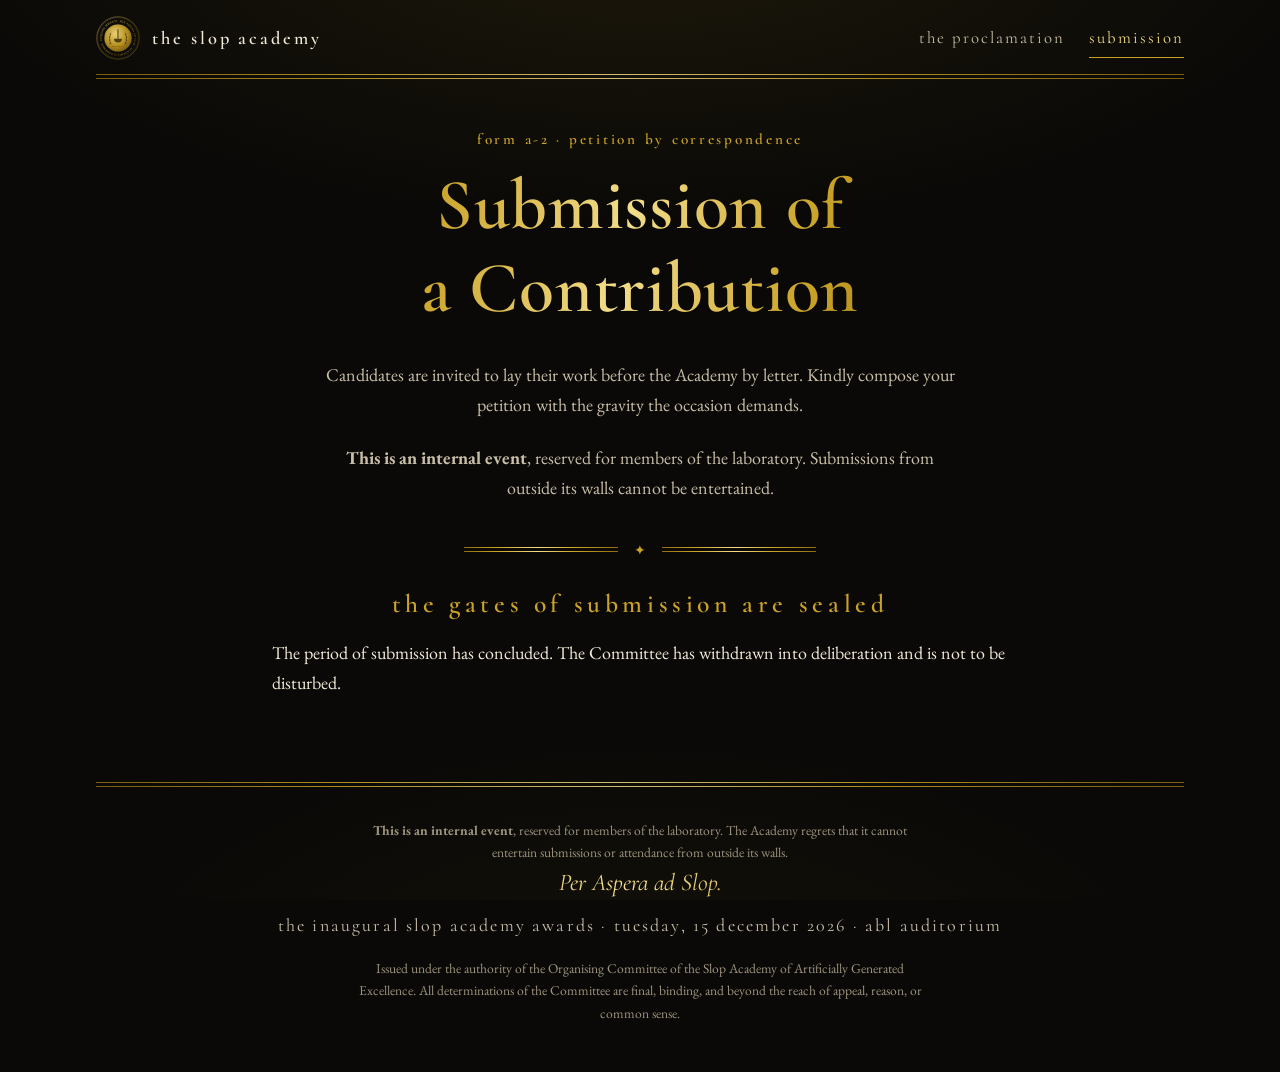
==== submit.html @ 28885431 "Proclamation" ====
<!doctype html>
<html lang="en">
<head>
  <meta charset="utf-8">
  <meta name="viewport" content="width=device-width, initial-scale=1">
  <title>Submission by Correspondence — The Inaugural Slop Academy Awards</title>
  <meta name="description" content="The Inaugural Slop Academy Awards — Tuesday, 15 December 2026, ABL Auditorium. The Slop Academy of Artificially Generated Excellence.">
  <meta name="color-scheme" content="dark">
  <link rel="icon" href="static/img/crest.svg" type="image/svg+xml">
  <link rel="preconnect" href="https://fonts.googleapis.com">
  <link rel="preconnect" href="https://fonts.gstatic.com" crossorigin>
  <link rel="stylesheet" href="https://fonts.googleapis.com/css2?family=Cormorant+Garamond:ital,wght@0,500;0,600;0,700;1,500&family=Cormorant+SC:wght@500;600&family=EB+Garamond:ital,wght@0,400;0,500;1,400&display=swap">
  <link rel="stylesheet" href="static/css/academy.css">
  
</head>
<body class="page-submit page-submit--public">
  <a class="skip-link" href="#main">Proceed directly to the matter at hand</a>

  <header class="masthead">
    <div class="masthead__inner">
      <a class="masthead__brand" href="./">
        <img class="masthead__seal" src="static/img/crest.svg" alt="" width="44" height="44">
        <span class="masthead__name">The Slop Academy</span>
      </a>
      <nav class="masthead__nav" aria-label="Principal">
        
        <a href="./">The Proclamation</a>
        <a href="submit.html" aria-current="page">Submission</a>
        
      </nav>
    </div>
    <div class="rule rule--double" role="presentation"></div>
  </header>

  <main id="main" tabindex="-1">
    
<header class="page-head">
  <p class="eyebrow">Form A-2 &middot; Petition by Correspondence</p>
  <h1 class="display">Submission of a Contribution</h1>
  <p class="page-head__lede">
    Candidates are invited to lay their work before the Academy by letter. Kindly compose your petition with
    the gravity the occasion demands.
  </p>
  <p class="page-head__lede">
    <strong>This is an internal event</strong>, reserved for members of the laboratory. Submissions from outside
    its walls cannot be entertained.
  </p>
  <div class="rule rule--ornament" role="presentation"><span>&#10022;</span></div>
</header>

<section class="missive" aria-labelledby="missive-title">
  
  <div data-open-only>
  <h2 id="missive-title" class="smallcaps">Procedure</h2>
  <ol class="missive__steps">
    <li>Address your petition to the Organising Committee:
      <span class="missive__address"><a href="mailto:slop-awards@protonmail.com">slop-awards@protonmail.com</a></span></li>
    <li>Compose it according to the template below. The button pre-fills it for you.</li>
    <li>Dispatch it before <time datetime="2026-12-01T23:59:59+01:00">Tuesday, 1 December 2026, 23:59 (Paris time)</time>.</li>
  </ol>

  <div class="missive__actions">
    <a class="btn btn--gold"
       href="mailto:slop-awards@protonmail.com?subject=Submission%3A%20%3CTitle%20of%20the%20Contribution%3E&amp;body=Name%20of%20the%20Candidate%3A%0ATitle%20of%20the%20Contribution%3A%0A%0AAbstract%20%28at%20most%203000%20characters%29%3A%0A%0A%0ADeclaration%20of%20Artificial%20Assistance%20%28Article%20VI%29%20%E2%80%94%20models%20employed%3A%0A%0ASupplementary%20evidence%20%28optional%29%3A%20particularly%20shameful%20prompts%2C%20inexplicable%20architectural%20decisions%2C%20remarkable%20hallucinations.">Compose the Petition</a>
  </div>

  <h2 class="smallcaps">The Prescribed Form</h2>
  <pre class="missive__template">Subject: Submission: &lt;Title of the Contribution&gt;

Name of the Candidate:
Title of the Contribution:

Abstract (at most 3000 characters):


Declaration of Artificial Assistance (Article VI) — models employed:

Supplementary evidence (optional): particularly shameful prompts, inexplicable architectural decisions, remarkable hallucinations.</pre>

  <p class="provisional__fine">
    Upon receipt, each petition is laid before the Automated Committee, whose sole office is to fix the
    <em>Order of Precedence</em>, that is, the order in which contributions are presented at the ceremony.
    The Automated Committee admits and rejects no one. Every submission is received, and the prizes remain the
    exclusive privilege of the human jury. Candidates seeking an early place in the programme are reminded that
    the Committee looks favourably upon exotic fauna, scholarly gravitas, the absence of self-deprecation, and
    substantial artificial assistance.
  </p>
  </div>
  
  <div data-sealed-only hidden>
    <h2 class="smallcaps">The Gates of Submission Are Sealed</h2>
    <p>The period of submission has concluded. The Committee has withdrawn into deliberation and is not to be disturbed.</p>
  </div>
</section>

  </main>

  <footer class="colophon">
    <div class="rule rule--double" role="presentation"></div>
    
    <p class="colophon__fine"><strong>This is an internal event</strong>, reserved for members of the laboratory.
      The Academy regrets that it cannot entertain submissions or attendance from outside its walls.</p>
    
    <p class="colophon__motto">Per Aspera ad Slop.</p>
    <p class="colophon__body">
      The Inaugural Slop Academy Awards &middot; Tuesday, 15 December 2026 &middot; ABL Auditorium
    </p>
    <p class="colophon__fine">
      Issued under the authority of the Organising Committee of the Slop Academy of Artificially Generated Excellence.
      All determinations of the Committee are final, binding, and beyond the reach of appeal, reason, or common sense.
    </p>
  </footer>
  
<script>
  /* The page is static: seal it client-side once the deadline has passed. */
  if (Date.now() > Date.parse("2026-12-01T23:59:59+01:00")) {
    document.querySelectorAll("[data-open-only]").forEach(function (el) { el.hidden = true; });
    document.querySelectorAll("[data-sealed-only]").forEach(function (el) { el.hidden = false; });
  }
</script>

</body>
</html>
---- static/css/academy.css ----
/* ==========================================================================
   The Slop Academy of Artificially Generated Excellence
   Official Stylesheet — Per Aspera ad Slop
   ========================================================================== */

:root {
  --black: #0a0907;
  --black-2: #12100c;
  --black-3: #1a1712;
  --ivory: #f2ead8;
  --ivory-dim: #c9bfa8;
  --ivory-faint: #9d937d;
  --gold: #c9a227;
  --gold-light: #f0d77e;
  --gold-deep: #8f6c12;
  --gold-grad: linear-gradient(100deg, #8f6c12 0%, #c9a227 22%, #f3dd8a 48%, #c9a227 72%, #8f6c12 100%);
  --silver-grad: linear-gradient(135deg, #f4f4f2 0%, #a8a9ad 45%, #e6e6e3 70%, #7d7e82 100%);
  --bronze-grad: linear-gradient(135deg, #f0b98a 0%, #a5652f 45%, #d99a63 70%, #6e3f17 100%);
  --pass: #b9d48a;
  --fail: #e09a83;
  --serif-display: "Cormorant Garamond", "Cormorant", "Playfair Display", Georgia, "Times New Roman", serif;
  --serif-sc: "Cormorant SC", "Cormorant Garamond", Georgia, serif;
  --serif-body: "EB Garamond", Garamond, Georgia, "Times New Roman", serif;
  --measure: 40rem;
  --wide: 68rem;
  --gutter: 16px;
  --radius: 2px;
}

*, *::before, *::after { box-sizing: border-box; }

html { -webkit-text-size-adjust: 100%; }

body {
  margin: 0;
  background-color: var(--black);
  background-image:
    radial-gradient(ellipse 80% 50% at 50% -10%, rgba(201, 162, 39, 0.10), transparent 70%),
    radial-gradient(ellipse 60% 40% at 50% 110%, rgba(201, 162, 39, 0.05), transparent 70%);
  background-attachment: fixed;
  color: var(--ivory);
  font-family: var(--serif-body);
  font-size: 1.125rem;
  line-height: 1.65;
  font-feature-settings: "liga", "onum", "kern";
  text-rendering: optimizeLegibility;
  overflow-x: hidden;
}

img, svg { max-width: 100%; height: auto; display: block; }

a { color: var(--gold-light); text-decoration-thickness: 1px; text-underline-offset: 0.2em; }
a:hover { color: #fff3c4; }

:focus-visible {
  outline: 2px solid var(--gold-light);
  outline-offset: 3px;
  border-radius: var(--radius);
}

main:focus { outline: none; }

::selection { background: var(--gold); color: var(--black); }

.visually-hidden {
  position: absolute !important;
  width: 1px; height: 1px;
  padding: 0; margin: -1px;
  overflow: hidden; clip: rect(0 0 0 0);
  white-space: nowrap; border: 0;
}

.skip-link {
  position: absolute; left: var(--gutter); top: 0; transform: translateY(-120%);
  background: var(--gold); color: var(--black);
  padding: 0.5rem 1rem; z-index: 10; font-variant: small-caps; letter-spacing: 0.06em;
  text-decoration: none;
}
.skip-link:focus { transform: translateY(0.75rem); }

main {
  display: block;
  max-width: var(--wide);
  margin: 0 auto;
  padding: 0 var(--gutter) 4rem;
}

/* ---- Typography -------------------------------------------------------- */

h1, h2, h3 {
  font-family: var(--serif-display);
  font-weight: 600;
  line-height: 1.15;
  margin: 0;
}

.display {
  font-size: clamp(2.25rem, 7vw, 4.5rem);
  font-weight: 600;
  letter-spacing: 0.01em;
  text-align: center;
  background: var(--gold-grad);
  -webkit-background-clip: text;
  background-clip: text;
  color: var(--gold);
  -webkit-text-fill-color: transparent;
  text-wrap: balance;
  padding-bottom: 0.08em;
}

@supports not ((-webkit-background-clip: text) or (background-clip: text)) {
  .display { -webkit-text-fill-color: currentColor; }
}

.eyebrow,
.smallcaps {
  font-family: var(--serif-sc);
  font-variant: small-caps;
  letter-spacing: 0.18em;
  color: var(--gold);
  text-align: center;
  font-weight: 600;
}

.eyebrow { font-size: 0.95rem; margin: 0 0 0.75rem; text-transform: lowercase; }
h2.smallcaps { font-size: clamp(1.25rem, 3.5vw, 1.6rem); text-transform: lowercase; margin-bottom: 1.25rem; }

p { margin: 0 0 1.1em; }

q { quotes: "\201C" "\201D"; font-style: italic; }

/* ---- Rules ------------------------------------------------------------- */

.rule { margin: 2.5rem auto; max-width: var(--measure); }

.rule--double {
  height: 5px;
  border-top: 1px solid transparent;
  border-bottom: 1px solid transparent;
  border-image: var(--gold-grad) 1;
  opacity: 0.85;
}

.rule--ornament {
  display: flex; align-items: center; gap: 1rem;
  color: var(--gold);
  max-width: 22rem;
}
.rule--ornament::before,
.rule--ornament::after {
  content: ""; flex: 1; height: 5px;
  border-top: 1px solid; border-bottom: 1px solid;
  border-image: var(--gold-grad) 1;
}
.rule--ornament span { font-size: 0.9rem; line-height: 1; }

/* ---- Masthead ---------------------------------------------------------- */

.masthead { padding: 1rem var(--gutter) 0; }
.masthead .rule { margin: 0.9rem auto 0; max-width: var(--wide); }

.masthead__inner {
  max-width: var(--wide);
  margin: 0 auto;
  display: flex; flex-wrap: wrap; align-items: center; justify-content: space-between;
  gap: 0.75rem 1.5rem;
}

.masthead__brand {
  display: inline-flex; align-items: center; gap: 0.75rem;
  text-decoration: none; color: var(--ivory);
}
.masthead__seal { width: 44px; height: 44px; }
.masthead__name {
  font-family: var(--serif-sc); font-variant: small-caps; text-transform: lowercase;
  letter-spacing: 0.16em; font-size: 1.15rem; font-weight: 600;
}

.masthead__nav { display: flex; flex-wrap: wrap; gap: 0.25rem 1.5rem; }
.masthead__nav a {
  font-family: var(--serif-sc); font-variant: small-caps; text-transform: lowercase;
  letter-spacing: 0.12em; font-size: 1.05rem;
  color: var(--ivory-dim); text-decoration: none;
  padding: 0.35rem 0; border-bottom: 1px solid transparent;
}
.masthead__nav a:hover { color: var(--gold-light); }
.masthead__nav a[aria-current="page"] { color: var(--gold-light); border-bottom-color: var(--gold); }

/* ---- Hero -------------------------------------------------------------- */

.hero { text-align: center; padding: 3.5rem 0 0; }
.hero__crest {
  width: clamp(150px, 40vw, 220px); height: auto;
  margin: 0 auto 2rem;
  filter: drop-shadow(0 0 40px rgba(201, 162, 39, 0.25));
}
.hero__sub {
  font-family: var(--serif-display); font-style: italic; font-size: clamp(1.2rem, 3.5vw, 1.5rem);
  color: var(--ivory-dim); margin: 1rem 0 0;
}

.hero__note {
  font-family: var(--serif-sc); letter-spacing: 0.12em; font-size: 0.95rem;
  color: var(--gold); margin: 0.75rem 0 0;
}

/* Public (static) submission-by-correspondence page */
.missive { max-width: 46rem; margin: 0 auto; }
.missive__steps { padding-left: 1.4rem; }
.missive__steps li { margin-bottom: 0.6rem; }
.missive__template {
  white-space: pre-wrap; font-family: var(--serif-body, Georgia, serif); font-size: 1rem;
  color: var(--ivory-dim); background: var(--black-2);
  border: 1px solid rgba(201, 162, 39, 0.35); padding: 1rem 1.1rem; margin: 1rem 0 1.5rem;
  overflow-wrap: anywhere;
}
.missive__address { font-family: var(--serif-display); font-size: 1.3rem; overflow-wrap: anywhere; }
.missive__actions { display: flex; flex-wrap: wrap; gap: 1rem; align-items: center; margin: 1.5rem 0; }

.page-head { text-align: center; padding: 3rem 0 0; max-width: 48rem; margin: 0 auto; }
.page-head__lede { color: var(--ivory-dim); margin: 1.5rem auto 0; max-width: var(--measure); }
.page-head .rule { margin-bottom: 2rem; }

/* ---- Buttons ----------------------------------------------------------- */

.btn {
  display: inline-block;
  font-family: var(--serif-sc); font-variant: small-caps; text-transform: lowercase;
  letter-spacing: 0.14em; font-size: 1.1rem; font-weight: 600;
  padding: 0.8rem 1.75rem;
  border-radius: var(--radius);
  text-decoration: none; text-align: center;
  cursor: pointer;
  transition: filter 0.2s ease, background-color 0.2s ease, color 0.2s ease;
}
.btn--gold {
  background: var(--gold-grad); background-size: 200% 100%; background-position: 0 0;
  color: #1a1305; border: 1px solid var(--gold-deep);
  box-shadow: 0 0 0 1px rgba(0,0,0,0.6) inset, 0 6px 24px rgba(201, 162, 39, 0.18);
}
.btn--gold:hover { color: #000; background-position: 100% 0; filter: brightness(1.06); }
.btn--ghost { background: transparent; color: var(--gold-light); border: 1px solid rgba(201, 162, 39, 0.6); }
.btn--ghost:hover { background: rgba(201, 162, 39, 0.08); color: #fff3c4; }

.cta-row { display: flex; flex-wrap: wrap; justify-content: center; gap: 1rem; margin-top: 2rem; }

/* ---- Countdown --------------------------------------------------------- */

.countdown-panel {
  text-align: center;
  max-width: 46rem; margin: 0 auto 1rem;
  padding: 2.5rem 1.25rem;
  border: 1px solid rgba(201, 162, 39, 0.35);
  outline: 1px solid rgba(201, 162, 39, 0.18); outline-offset: 5px;
  background: linear-gradient(180deg, rgba(26, 23, 18, 0.9), rgba(10, 9, 7, 0.9));
}
.countdown__status {
  font-family: var(--serif-display); font-size: clamp(1.4rem, 4.5vw, 2rem); font-weight: 600;
  color: var(--ivory); margin-bottom: 1.5rem; text-wrap: balance;
}
.countdown.is-sealed .countdown__status { color: var(--gold-light); }
.countdown__clock {
  display: grid; grid-template-columns: repeat(4, minmax(0, 1fr));
  gap: 0.5rem; max-width: 30rem; margin: 0 auto 1.5rem;
}
.countdown__clock[hidden] { display: none; }
.countdown__unit { display: flex; flex-direction: column; align-items: center; }
.countdown__num {
  font-family: var(--serif-display); font-weight: 600;
  font-size: clamp(2rem, 9vw, 3.5rem); line-height: 1;
  font-variant-numeric: lining-nums tabular-nums;
  background: var(--gold-grad); -webkit-background-clip: text; background-clip: text;
  color: var(--gold); -webkit-text-fill-color: transparent;
}
.countdown__lbl {
  font-family: var(--serif-sc); font-variant: small-caps; text-transform: lowercase;
  letter-spacing: 0.14em; color: var(--ivory-faint); font-size: 0.95rem; margin-top: 0.4rem;
}
.countdown__note { color: var(--ivory-dim); max-width: 34rem; margin: 0 auto; font-style: italic; }

/* ---- Proclamation ------------------------------------------------------ */

.proclamation { max-width: var(--measure); margin: 3rem auto 0; }
.salutation { font-style: italic; font-size: 1.25rem; color: var(--ivory-dim); }
.lede::first-letter {
  float: left;
  font-family: var(--serif-display); font-weight: 700;
  font-size: 4.1em; line-height: 0.82;
  margin: 0.08em 0.1em 0 0;
  color: var(--gold);
}
.proclamation p { text-align: justify; hyphens: auto; -webkit-hyphens: auto; }

.articles { list-style: none; padding: 0; margin: 0; counter-reset: none; }
.article { padding: 1.75rem 0; position: relative; }
.article + .article { border-top: 1px solid rgba(201, 162, 39, 0.18); }
.article h3 {
  font-size: clamp(1.45rem, 4.5vw, 1.85rem);
  color: var(--ivory);
  display: grid; grid-template-columns: 3.25rem 1fr; column-gap: 0.75rem; align-items: baseline;
  margin-bottom: 0.75rem;
}
.article__num {
  grid-row: span 2;
  font-family: var(--serif-display); font-weight: 600; font-size: 1.6em; line-height: 1;
  text-align: right;
  background: var(--gold-grad); -webkit-background-clip: text; background-clip: text;
  color: var(--gold); -webkit-text-fill-color: transparent;
}
.article__kicker {
  display: block;
  font-family: var(--serif-sc); font-variant: small-caps; text-transform: lowercase;
  letter-spacing: 0.18em; font-size: 0.85rem; color: var(--gold); font-weight: 600;
}
.article p { margin: 0 0 0 4rem; color: var(--ivory-dim); }

.particulars__list { margin: 0; padding: 0; display: grid; gap: 0.25rem; }
.particulars__list > div {
  display: grid; grid-template-columns: 7.5rem 1fr; gap: 1rem;
  padding: 0.6rem 0; border-bottom: 1px dotted rgba(201, 162, 39, 0.3);
}
.particulars__list dt {
  font-family: var(--serif-sc); font-variant: small-caps; text-transform: lowercase;
  letter-spacing: 0.14em; color: var(--gold); font-weight: 600;
}
.particulars__list dd { margin: 0; }

.benediction {
  text-align: center !important; font-family: var(--serif-display); font-style: italic;
  font-size: clamp(1.5rem, 5vw, 2rem); color: var(--gold-light); margin: 3rem 0 2.5rem;
}
.signature { text-align: right; }
.signature p { text-align: right; margin: 0; }
.signature p:first-child { font-style: italic; color: var(--ivory-dim); margin-bottom: 1rem; }
.signature__name { font-family: var(--serif-display); font-size: 1.35rem; font-weight: 600; }
.signature__org { font-family: var(--serif-sc); font-variant: small-caps; text-transform: lowercase; letter-spacing: 0.1em; color: var(--gold); }

/* ---- Submission -------------------------------------------------------- */

/* Single column: the Automated Committee sits *below* the submit button,
   so it reads as commentary on precedence, not as a gate before submission. */
.submit-layout {
  display: grid; grid-template-columns: minmax(0, 1fr); gap: 2.5rem;
  max-width: 46rem; margin: 0 auto;
}
@media (min-width: 720px) {
  .assessor .checklist { display: grid; grid-template-columns: repeat(2, minmax(0, 1fr)); column-gap: 1.5rem; }
}

.field { margin-bottom: 1.75rem; }
.field label {
  display: block;
  font-family: var(--serif-display); font-weight: 600; font-size: 1.35rem; color: var(--ivory);
}
.field__hint { font-size: 0.98rem; color: var(--ivory-faint); font-style: italic; margin: 0.1rem 0 0.6rem; }
.field__count { font-style: normal; font-variant-numeric: tabular-nums; }

input[type="text"], textarea {
  width: 100%;
  font: inherit; font-size: 1.1rem; color: var(--ivory);
  background: var(--black-2);
  border: 1px solid rgba(201, 162, 39, 0.45);
  border-radius: var(--radius);
  padding: 0.7rem 0.85rem;
  transition: border-color 0.2s ease, box-shadow 0.2s ease;
}
textarea { resize: vertical; min-height: 12rem; line-height: 1.55; }
input[type="text"]:hover, textarea:hover { border-color: rgba(201, 162, 39, 0.75); }
input[type="text"]:focus, textarea:focus {
  outline: none; border-color: var(--gold-light);
  box-shadow: 0 0 0 3px rgba(240, 215, 126, 0.28);
}

.petition__actions { display: flex; flex-direction: column; align-items: flex-start; gap: 1rem; }
.petition__fine { font-size: 0.95rem; color: var(--ivory-faint); font-style: italic; margin: 0; }

.errata {
  border: 1px solid var(--fail); border-left-width: 4px;
  background: rgba(224, 154, 131, 0.08);
  padding: 1.25rem 1.25rem 0.5rem; margin-bottom: 2rem;
}
.errata h2 { text-align: left; color: var(--fail); margin-bottom: 0.5rem; }
.errata ul { margin: 0 0 1rem; padding-left: 1.25rem; }

.assessor {
  border: 1px solid rgba(201, 162, 39, 0.35);
  outline: 1px solid rgba(201, 162, 39, 0.15); outline-offset: 5px;
  background: linear-gradient(180deg, var(--black-3), var(--black-2));
  padding: 1.5rem 1.25rem;
}
.assessor h2 { font-size: 1.2rem; margin-bottom: 0.5rem; }
.assessor__state {
  text-align: center; font-style: italic; color: var(--ivory-dim); font-size: 1rem;
  min-height: 3.2em; margin-bottom: 0.75rem;
}
.assessor__state.is-busy { color: var(--gold-light); animation: solemn-pulse 1.6s ease-in-out infinite; }
.assessor__state.is-ok { color: var(--pass); }
.assessor__state.is-warn { color: var(--ivory-dim); }
.assessor__state.is-error { color: var(--fail); }

@keyframes solemn-pulse { 0%, 100% { opacity: 1; } 50% { opacity: 0.55; } }

.assessor__panel { transition: opacity 0.25s ease; }
.assessor__panel.is-busy { opacity: 0.6; }

.checklist { list-style: none; margin: 0 0 1.5rem; padding: 0; }
.check {
  display: grid; grid-template-columns: 1.75rem minmax(0, 1fr); gap: 0.75rem;
  padding: 0.85rem 0; border-bottom: 1px solid rgba(201, 162, 39, 0.15);
}
.check__mark {
  width: 1.5rem; height: 1.5rem; margin-top: 0.15rem;
  border-radius: 50%; border: 1px solid rgba(201, 162, 39, 0.5);
  display: grid; place-items: center;
  font-family: var(--serif-display); font-size: 1rem; line-height: 1; font-weight: 700;
}
.check.is-pending .check__mark::before { content: "\00B7"; color: var(--ivory-faint); }
.check.is-pass .check__mark { background: var(--gold-grad); border-color: var(--gold); color: #1a1305; }
.check.is-pass .check__mark::before { content: "\2713"; }
.check.is-fail .check__mark { border-color: var(--fail); color: var(--fail); }
.check.is-fail .check__mark::before { content: "\2717"; }

.check__label { display: block; font-weight: 500; color: var(--ivory); line-height: 1.35; }
.check.is-pending .check__label { color: var(--ivory-dim); }

.gauge {
  display: block; height: 3px; margin: 0.55rem 0 0.4rem;
  background: rgba(242, 234, 216, 0.1); overflow: hidden;
}
.gauge__fill {
  display: block; height: 100%; width: 0;
  background: var(--gold-grad); background-size: 300% 100%;
  transition: width 0.6s cubic-bezier(0.2, 0.7, 0.2, 1);
}
.check.is-fail .gauge__fill { background: var(--fail); opacity: 0.75; }
.check__detail { display: block; font-size: 0.92rem; font-style: italic; color: var(--ivory-faint); line-height: 1.45; }
.check__detail:empty { display: none; }

.provisional { text-align: center; padding-top: 0.5rem; }
.provisional__label {
  font-family: var(--serif-sc); font-variant: small-caps; text-transform: lowercase;
  letter-spacing: 0.16em; color: var(--gold); margin: 0; font-weight: 600;
}
.provisional__value {
  font-family: var(--serif-display); font-weight: 600;
  font-size: clamp(1.75rem, 7vw, 2.4rem); line-height: 1.2; margin: 0.25rem 0;
  font-variant-numeric: lining-nums tabular-nums;
  overflow-wrap: anywhere;
  background: var(--gold-grad); -webkit-background-clip: text; background-clip: text;
  color: var(--gold); -webkit-text-fill-color: transparent;
}
.provisional__fine { font-size: 0.85rem; color: var(--ivory-faint); font-style: italic; margin: 0; }

/* ---- Proceedings ------------------------------------------------------- */

.proceedings__count {
  text-align: center; font-style: italic; color: var(--ivory-faint); margin-bottom: 2rem;
}

.ledger { list-style: none; margin: 0 auto; padding: 0; max-width: 60rem; }

.entry {
  display: grid;
  grid-template-columns: 5.5rem minmax(0, 1fr) auto;
  grid-template-areas: "rank main score";
  gap: 1.25rem;
  padding: 1.75rem 1.25rem;
  border-bottom: 1px solid rgba(201, 162, 39, 0.2);
  scroll-margin-top: 1.5rem;
  transition: background-color 0.6s ease, box-shadow 0.6s ease;
}
.entry__rank { grid-area: rank; display: flex; flex-direction: column; align-items: center; text-align: center; }
.entry__main { grid-area: main; min-width: 0; }
.entry__score { grid-area: score; text-align: right; }

.entry--medal {
  background: linear-gradient(90deg, rgba(201, 162, 39, 0.07), transparent 70%);
  border: 1px solid rgba(201, 162, 39, 0.3);
  margin-bottom: 1rem;
}
.entry--rank-1 { border-color: rgba(240, 215, 126, 0.6); box-shadow: 0 0 40px rgba(201, 162, 39, 0.12); }

.entry:target {
  background: rgba(201, 162, 39, 0.14);
  box-shadow: 0 0 0 2px var(--gold-light), 0 0 50px rgba(201, 162, 39, 0.25);
  animation: target-glow 2.4s ease-out 1;
}
@keyframes target-glow {
  0% { box-shadow: 0 0 0 2px var(--gold-light), 0 0 80px rgba(240, 215, 126, 0.55); }
  100% { box-shadow: 0 0 0 2px var(--gold-light), 0 0 50px rgba(201, 162, 39, 0.25); }
}

.medal {
  width: 3.75rem; height: 3.75rem; border-radius: 50%;
  display: grid; place-items: center;
  font-family: var(--serif-display); font-weight: 700; font-size: 1.4rem; color: #1a1305;
  box-shadow: 0 0 0 2px rgba(0,0,0,0.65), 0 0 0 3px currentColor, 0 4px 18px rgba(0,0,0,0.6);
  position: relative;
}
.medal > span {
  width: 80%; height: 80%; border-radius: 50%;
  display: grid; place-items: center;
  border: 1px solid rgba(0, 0, 0, 0.35);
}
.medal--gold { background: var(--gold-grad); color: #2a1e04; box-shadow: 0 0 0 2px #0a0907, 0 0 0 3px #c9a227, 0 0 24px rgba(201, 162, 39, 0.35); }
.medal--silver { background: var(--silver-grad); color: #1e1f22; box-shadow: 0 0 0 2px #0a0907, 0 0 0 3px #a8a9ad; }
.medal--bronze { background: var(--bronze-grad); color: #2a1606; box-shadow: 0 0 0 2px #0a0907, 0 0 0 3px #a5652f; }

.entry__laureate {
  margin-top: 0.6rem;
  font-family: var(--serif-sc); font-variant: small-caps; text-transform: lowercase;
  letter-spacing: 0.1em; font-size: 0.85rem; color: var(--gold); line-height: 1.2;
}
.entry__numeral {
  font-family: var(--serif-display); font-weight: 600; font-size: 1.75rem; color: var(--ivory-faint);
}

.entry__title { font-size: clamp(1.35rem, 4vw, 1.75rem); overflow-wrap: anywhere; }
.entry__title a { color: var(--ivory); text-decoration: none; }
.entry__title a:hover { color: var(--gold-light); text-decoration: underline; text-decoration-color: var(--gold); }
.entry--rank-1 .entry__title a { color: var(--gold-light); }
.entry__byline { color: var(--ivory-faint); font-style: italic; margin: 0.35rem 0 0.9rem; font-size: 1rem; overflow-wrap: anywhere; }
.entry__name { color: var(--ivory-dim); font-style: normal; }

.entry__score-label {
  display: block;
  font-family: var(--serif-sc); font-variant: small-caps; text-transform: lowercase;
  letter-spacing: 0.14em; font-size: 0.85rem; color: var(--gold); font-weight: 600;
}
.entry__score-value {
  display: block;
  font-family: var(--serif-display); font-weight: 600; font-size: clamp(1.35rem, 4vw, 1.75rem);
  font-variant-numeric: lining-nums tabular-nums;
  color: var(--ivory); white-space: nowrap;
}
.entry--medal .entry__score-value {
  background: var(--gold-grad); -webkit-background-clip: text; background-clip: text;
  color: var(--gold); -webkit-text-fill-color: transparent;
}

.badges { list-style: none; margin: 0 0 0.75rem; padding: 0; display: flex; flex-wrap: wrap; gap: 0.4rem; }
.badge {
  display: inline-flex; align-items: center; gap: 0.4rem;
  font-size: 0.85rem; line-height: 1.3;
  padding: 0.2rem 0.65rem;
  border: 1px solid; border-radius: 999px;
}
.badge--pass { color: var(--gold-light); border-color: rgba(201, 162, 39, 0.6); background: rgba(201, 162, 39, 0.08); }
.badge--fail { color: var(--ivory-faint); border-color: rgba(157, 147, 125, 0.4); text-decoration: line-through; text-decoration-color: rgba(224, 154, 131, 0.7); }
.badge__mark::before { font-weight: 700; }
.badge--pass .badge__mark::before { content: "\2713"; }
.badge--fail .badge__mark::before { content: "\2717"; color: var(--fail); }

.entry__abstract summary {
  cursor: pointer; color: var(--gold);
  font-family: var(--serif-sc); font-variant: small-caps; text-transform: lowercase; letter-spacing: 0.12em;
  font-weight: 600; width: fit-content;
}
.entry__abstract p {
  margin: 0.6rem 0 0; color: var(--ivory-dim); white-space: pre-line; overflow-wrap: anywhere;
  border-left: 1px solid rgba(201, 162, 39, 0.35); padding-left: 1rem;
}

@media (max-width: 640px) {
  .entry {
    grid-template-columns: 4rem minmax(0, 1fr);
    grid-template-areas: "rank score" "main main";
    padding: 1.25rem 1rem; gap: 0.75rem 1rem; align-items: center;
  }
  .entry__rank { align-items: flex-start; text-align: left; }
  .medal { width: 3rem; height: 3rem; font-size: 1.15rem; }
  .entry__laureate { display: none; }
  .article p { margin-left: 0; }
  .article h3 { grid-template-columns: 2.5rem 1fr; }
  .particulars__list > div { grid-template-columns: 1fr; gap: 0; }
  .proclamation p { text-align: left; }
}

.empty-state { text-align: center; max-width: 34rem; margin: 1rem auto 0; color: var(--ivory-dim); }
.empty-state__crest { width: 120px; margin: 0 auto 1.5rem; opacity: 0.55; filter: grayscale(0.3); }

/* ---- Sealed ------------------------------------------------------------ */

.sealed { text-align: center; max-width: var(--measure); margin: 0 auto; padding-top: 3.5rem; }
.sealed__crest { width: 160px; margin: 0 auto 2rem; filter: drop-shadow(0 0 30px rgba(201, 162, 39, 0.2)); }
.sealed p { color: var(--ivory-dim); }
.sealed__date { font-style: italic; color: var(--gold-light) !important; }

/* ---- Colophon ---------------------------------------------------------- */

.colophon { text-align: center; padding: 0 var(--gutter) 3rem; }
.colophon .rule { margin: 0 auto 2rem; max-width: var(--wide); }
.colophon__motto {
  font-family: var(--serif-display); font-style: italic; font-size: 1.5rem; margin: 0 0 0.5rem;
  background: var(--gold-grad); -webkit-background-clip: text; background-clip: text;
  color: var(--gold); -webkit-text-fill-color: transparent;
}
.colophon__body {
  font-family: var(--serif-sc); font-variant: small-caps; text-transform: lowercase;
  letter-spacing: 0.12em; color: var(--ivory-dim); margin: 0 0 1rem;
}
.colophon__fine { font-size: 0.85rem; color: var(--ivory-faint); max-width: 36rem; margin: 0 auto; }

/* ---- Motion preferences ------------------------------------------------ */

@media (prefers-reduced-motion: reduce) {
  *, *::before, *::after { animation: none !important; transition: none !important; }
}

/* ---- Print (for archival purposes) ------------------------------------- */

@media print {
  body { background: #fff; color: #000; }
  .masthead__nav, .cta-row, .assessor, .skip-link { display: none; }
  .display, .countdown__num, .article__num, .colophon__motto, .provisional__value, .entry__score-value {
    -webkit-text-fill-color: #000; color: #000; background: none;
  }
}
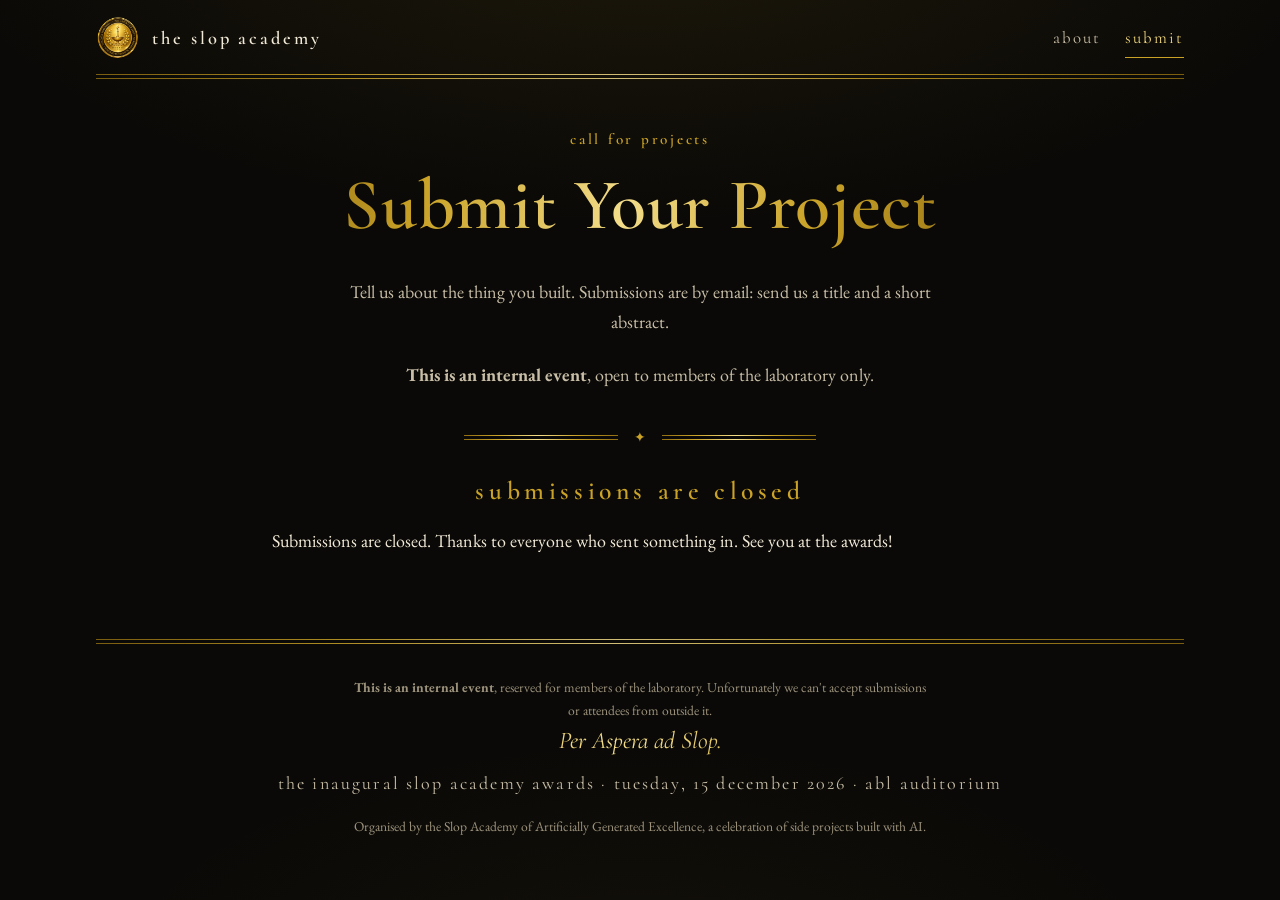
==== commit 6cd9ee3c: "Friendlier copy for the call for projects" ====
--- a/submit.html
+++ b/submit.html
@@ -3,10 +3,10 @@
 <head>
   <meta charset="utf-8">
   <meta name="viewport" content="width=device-width, initial-scale=1">
-  <title>Submission by Correspondence — The Inaugural Slop Academy Awards</title>
+  <title>Submit Your Project — The Inaugural Slop Academy Awards</title>
   <meta name="description" content="The Inaugural Slop Academy Awards — Tuesday, 15 December 2026, ABL Auditorium. The Slop Academy of Artificially Generated Excellence.">
   <meta name="color-scheme" content="dark">
-  <link rel="icon" href="static/img/crest.svg" type="image/svg+xml">
+  <link rel="icon" href="static/img/favicon.png" type="image/png">
   <link rel="preconnect" href="https://fonts.googleapis.com">
   <link rel="preconnect" href="https://fonts.gstatic.com" crossorigin>
   <link rel="stylesheet" href="https://fonts.googleapis.com/css2?family=Cormorant+Garamond:ital,wght@0,500;0,600;0,700;1,500&family=Cormorant+SC:wght@500;600&family=EB+Garamond:ital,wght@0,400;0,500;1,400&display=swap">
@@ -14,18 +14,18 @@
   
 </head>
 <body class="page-submit page-submit--public">
-  <a class="skip-link" href="#main">Proceed directly to the matter at hand</a>
+  <a class="skip-link" href="#main">Skip to content</a>
 
   <header class="masthead">
     <div class="masthead__inner">
       <a class="masthead__brand" href="./">
-        <img class="masthead__seal" src="static/img/crest.svg" alt="" width="44" height="44">
+        <img class="masthead__seal" src="static/img/seal-160.png" alt="" width="44" height="44">
         <span class="masthead__name">The Slop Academy</span>
       </a>
       <nav class="masthead__nav" aria-label="Principal">
         
-        <a href="./">The Proclamation</a>
-        <a href="submit.html" aria-current="page">Submission</a>
+        <a href="./">About</a>
+        <a href="submit.html" aria-current="page">Submit</a>
         
       </nav>
     </div>
@@ -35,15 +35,13 @@
   <main id="main" tabindex="-1">
     
 <header class="page-head">
-  <p class="eyebrow">Form A-2 &middot; Petition by Correspondence</p>
-  <h1 class="display">Submission of a Contribution</h1>
+  <p class="eyebrow">Call for Projects</p>
+  <h1 class="display">Submit Your Project</h1>
   <p class="page-head__lede">
-    Candidates are invited to lay their work before the Academy by letter. Kindly compose your petition with
-    the gravity the occasion demands.
+    Tell us about the thing you built. Submissions are by email: send us a title and a short abstract.
   </p>
   <p class="page-head__lede">
-    <strong>This is an internal event</strong>, reserved for members of the laboratory. Submissions from outside
-    its walls cannot be entertained.
+    <strong>This is an internal event</strong>, open to members of the laboratory only.
   </p>
   <div class="rule rule--ornament" role="presentation"><span>&#10022;</span></div>
 </header>
@@ -51,45 +49,42 @@
 <section class="missive" aria-labelledby="missive-title">
   
   <div data-open-only>
-  <h2 id="missive-title" class="smallcaps">Procedure</h2>
+  <h2 id="missive-title" class="smallcaps">How to Submit</h2>
   <ol class="missive__steps">
-    <li>Address your petition to the Organising Committee:
+    <li>Email the Organising Committee at:
       <span class="missive__address"><a href="mailto:slop-awards@protonmail.com">slop-awards@protonmail.com</a></span></li>
-    <li>Compose it according to the template below. The button pre-fills it for you.</li>
-    <li>Dispatch it before <time datetime="2026-12-01T23:59:59+01:00">Tuesday, 1 December 2026, 23:59 (Paris time)</time>.</li>
+    <li>Use the template below. The button fills it in for you.</li>
+    <li>Send it before <time datetime="2026-12-01T23:59:59+01:00">Tuesday, 1 December 2026, 23:59 (Paris time)</time>.</li>
   </ol>
 
   <div class="missive__actions">
     <a class="btn btn--gold"
-       href="mailto:slop-awards@protonmail.com?subject=Submission%3A%20%3CTitle%20of%20the%20Contribution%3E&amp;body=Name%20of%20the%20Candidate%3A%0ATitle%20of%20the%20Contribution%3A%0A%0AAbstract%20%28at%20most%203000%20characters%29%3A%0A%0A%0ADeclaration%20of%20Artificial%20Assistance%20%28Article%20VI%29%20%E2%80%94%20models%20employed%3A%0A%0ASupplementary%20evidence%20%28optional%29%3A%20particularly%20shameful%20prompts%2C%20inexplicable%20architectural%20decisions%2C%20remarkable%20hallucinations.">Compose the Petition</a>
+       href="mailto:slop-awards@protonmail.com?subject=Submission%3A%20%3CProject%20title%3E&amp;body=Your%20name%3A%0AProject%20title%3A%0A%0AAbstract%20%28what%20it%20does%2C%20why%20and%20how%20you%20built%20it%3B%20at%20most%203000%20characters%29%3A%0A%0A%0AAI%20models%20and%20tools%20used%20%28Rule%20VI%29%3A%0A%0AAnything%20else%20%28optional%29%3A%20prompts%20that%20worked%2C%20ones%20that%20backfired%2C%20favourite%20hallucinations.">Write the Email</a>
   </div>
 
-  <h2 class="smallcaps">The Prescribed Form</h2>
-  <pre class="missive__template">Subject: Submission: &lt;Title of the Contribution&gt;
+  <h2 class="smallcaps">The Template</h2>
+  <pre class="missive__template">Subject: Submission: &lt;Project title&gt;
 
-Name of the Candidate:
-Title of the Contribution:
+Your name:
+Project title:
 
-Abstract (at most 3000 characters):
+Abstract (what it does, why and how you built it; at most 3000 characters):
 
 
-Declaration of Artificial Assistance (Article VI) — models employed:
+AI models and tools used (Rule VI):
 
-Supplementary evidence (optional): particularly shameful prompts, inexplicable architectural decisions, remarkable hallucinations.</pre>
+Anything else (optional): prompts that worked, ones that backfired, favourite hallucinations.</pre>
 
   <p class="provisional__fine">
-    Upon receipt, each petition is laid before the Automated Committee, whose sole office is to fix the
-    <em>Order of Precedence</em>, that is, the order in which contributions are presented at the ceremony.
-    The Automated Committee admits and rejects no one. Every submission is received, and the prizes remain the
-    exclusive privilege of the human jury. Candidates seeking an early place in the programme are reminded that
-    the Committee looks favourably upon exotic fauna, scholarly gravitas, the absence of self-deprecation, and
-    substantial artificial assistance.
+    Every submission gets in. An AI judge sets the running order for the night, and a human jury decides the
+    prizes. Want an early slot? The judge has a soft spot for exotic animals, confident presentation, no
+    "just a side project" disclaimers, and an honest list of the AI tools you used.
   </p>
   </div>
   
   <div data-sealed-only hidden>
-    <h2 class="smallcaps">The Gates of Submission Are Sealed</h2>
-    <p>The period of submission has concluded. The Committee has withdrawn into deliberation and is not to be disturbed.</p>
+    <h2 class="smallcaps">Submissions Are Closed</h2>
+    <p>Submissions are closed. Thanks to everyone who sent something in. See you at the awards!</p>
   </div>
 </section>
 
@@ -99,15 +94,14 @@
     <div class="rule rule--double" role="presentation"></div>
     
     <p class="colophon__fine"><strong>This is an internal event</strong>, reserved for members of the laboratory.
-      The Academy regrets that it cannot entertain submissions or attendance from outside its walls.</p>
+      Unfortunately we can't accept submissions or attendees from outside it.</p>
     
     <p class="colophon__motto">Per Aspera ad Slop.</p>
     <p class="colophon__body">
       The Inaugural Slop Academy Awards &middot; Tuesday, 15 December 2026 &middot; ABL Auditorium
     </p>
     <p class="colophon__fine">
-      Issued under the authority of the Organising Committee of the Slop Academy of Artificially Generated Excellence.
-      All determinations of the Committee are final, binding, and beyond the reach of appeal, reason, or common sense.
+      Organised by the Slop Academy of Artificially Generated Excellence, a celebration of side projects built with AI.
     </p>
   </footer>
   
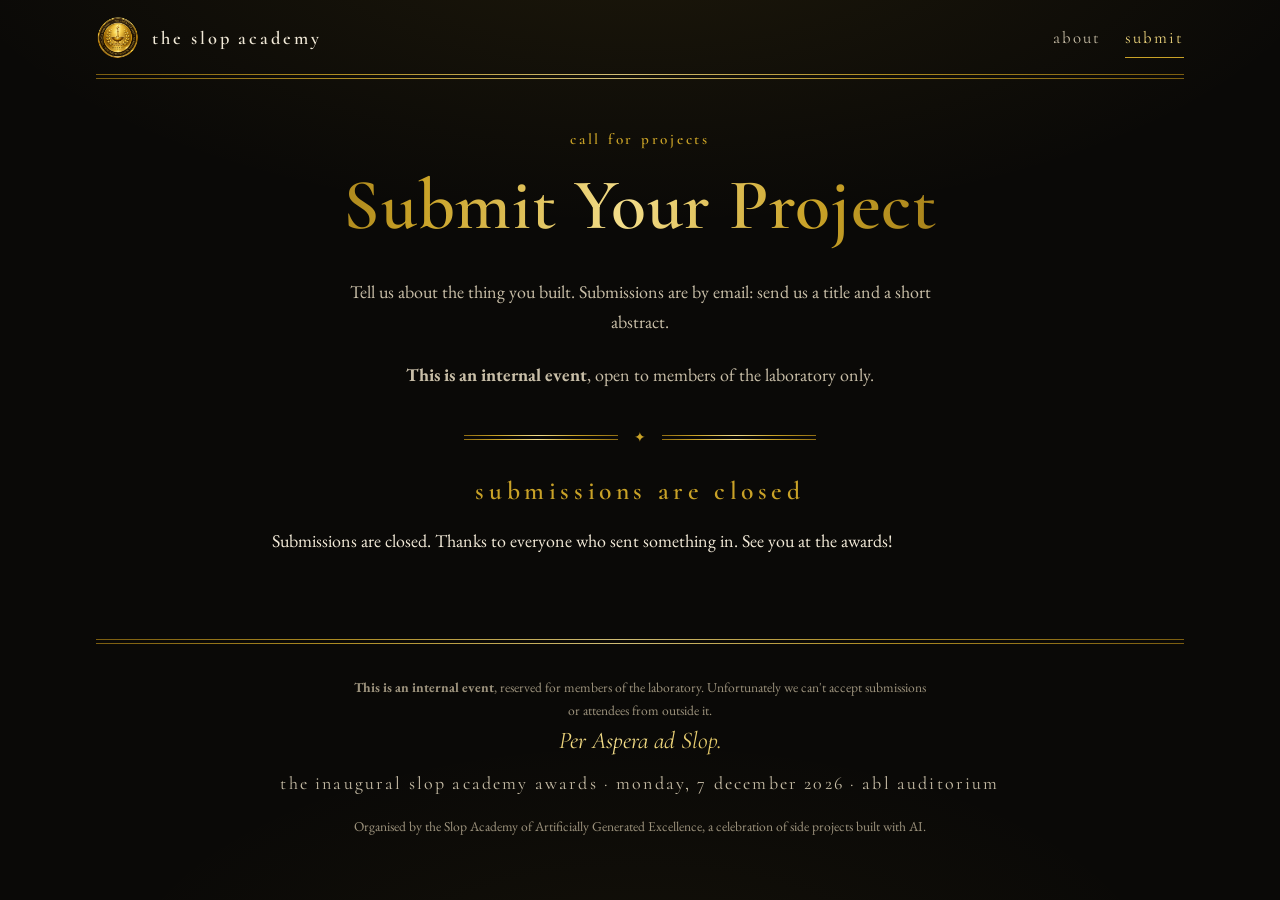
==== commit 4ebfc252: "Event moved to Monday 7 December" ====
--- a/submit.html
+++ b/submit.html
@@ -4,7 +4,7 @@
   <meta charset="utf-8">
   <meta name="viewport" content="width=device-width, initial-scale=1">
   <title>Submit Your Project — The Inaugural Slop Academy Awards</title>
-  <meta name="description" content="The Inaugural Slop Academy Awards — Tuesday, 15 December 2026, ABL Auditorium. The Slop Academy of Artificially Generated Excellence.">
+  <meta name="description" content="The Inaugural Slop Academy Awards — Monday, 7 December 2026, ABL Auditorium. A celebration of side projects built with AI, proudly owned as such.">
   <meta name="color-scheme" content="dark">
   <link rel="icon" href="static/img/favicon.png" type="image/png">
   <link rel="preconnect" href="https://fonts.googleapis.com">
@@ -98,7 +98,7 @@
     
     <p class="colophon__motto">Per Aspera ad Slop.</p>
     <p class="colophon__body">
-      The Inaugural Slop Academy Awards &middot; Tuesday, 15 December 2026 &middot; ABL Auditorium
+      The Inaugural Slop Academy Awards &middot; Monday, 7 December 2026 &middot; ABL Auditorium
     </p>
     <p class="colophon__fine">
       Organised by the Slop Academy of Artificially Generated Excellence, a celebration of side projects built with AI.
